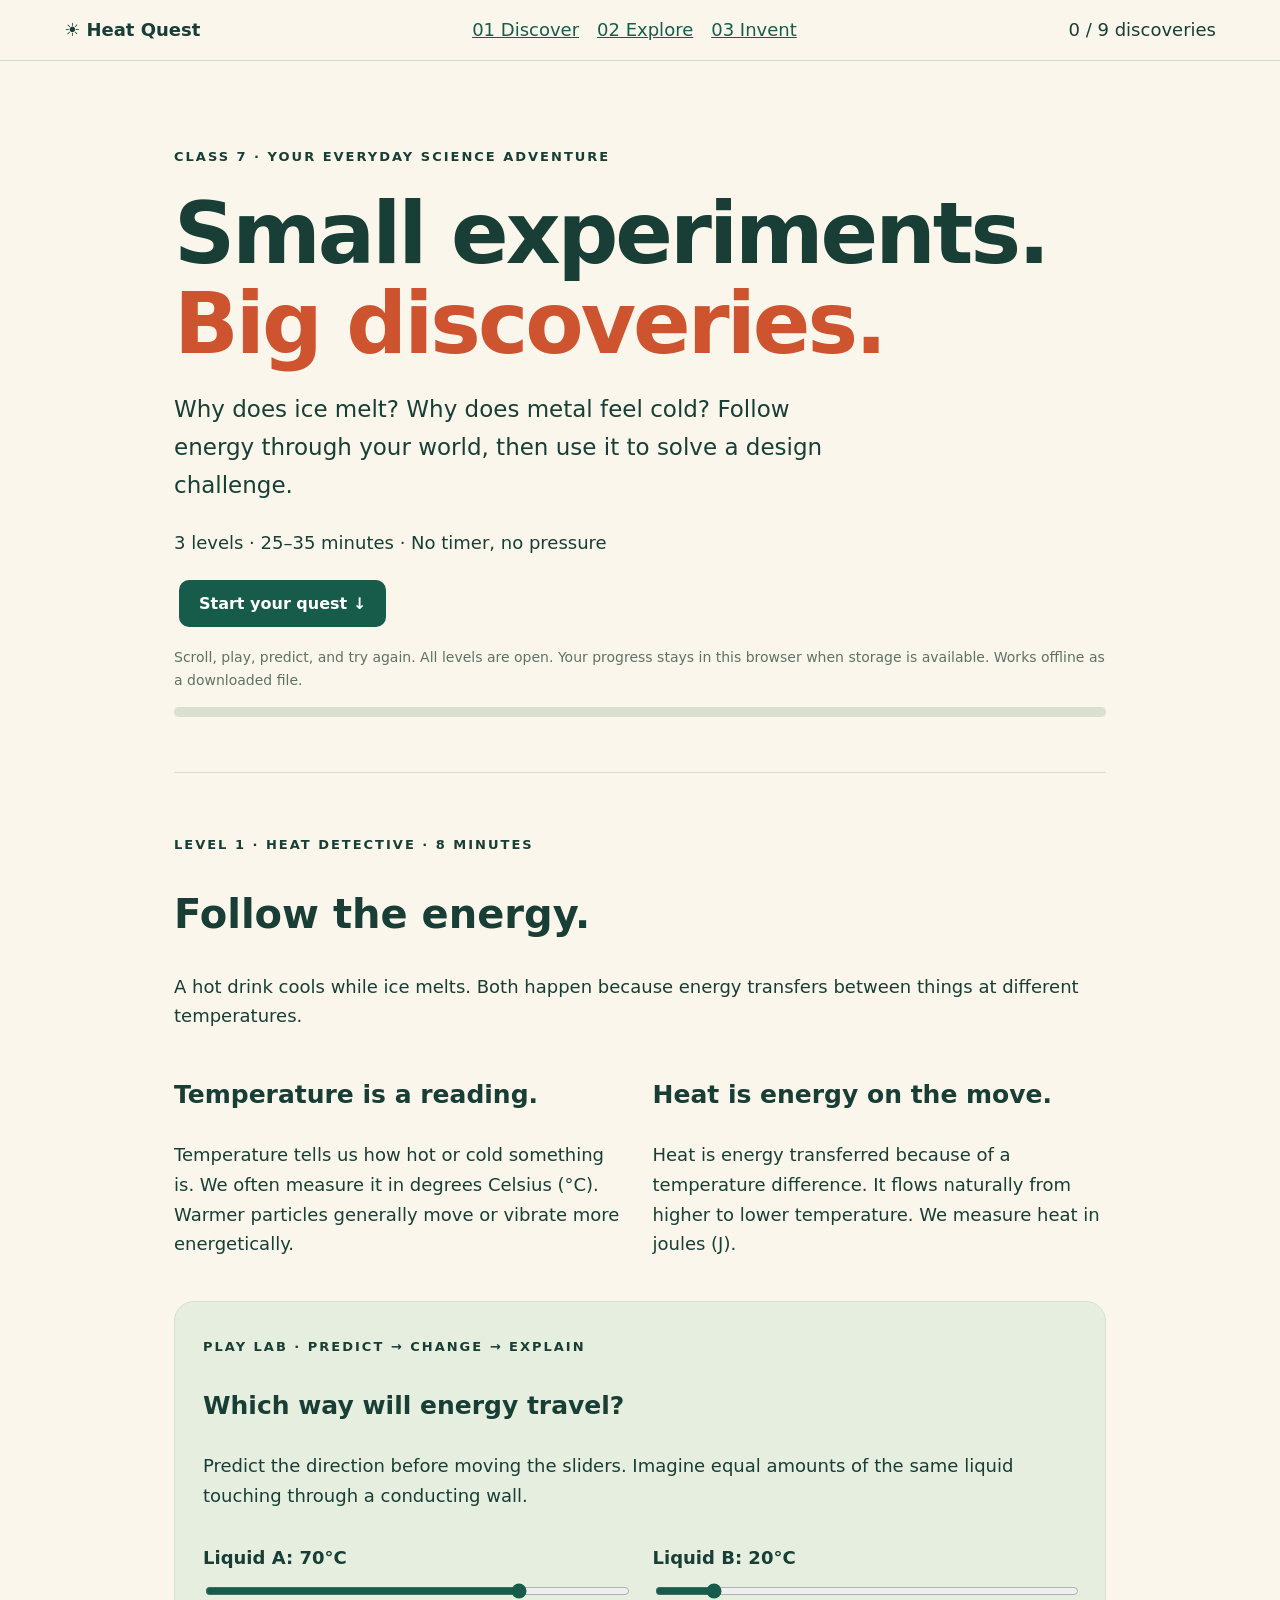
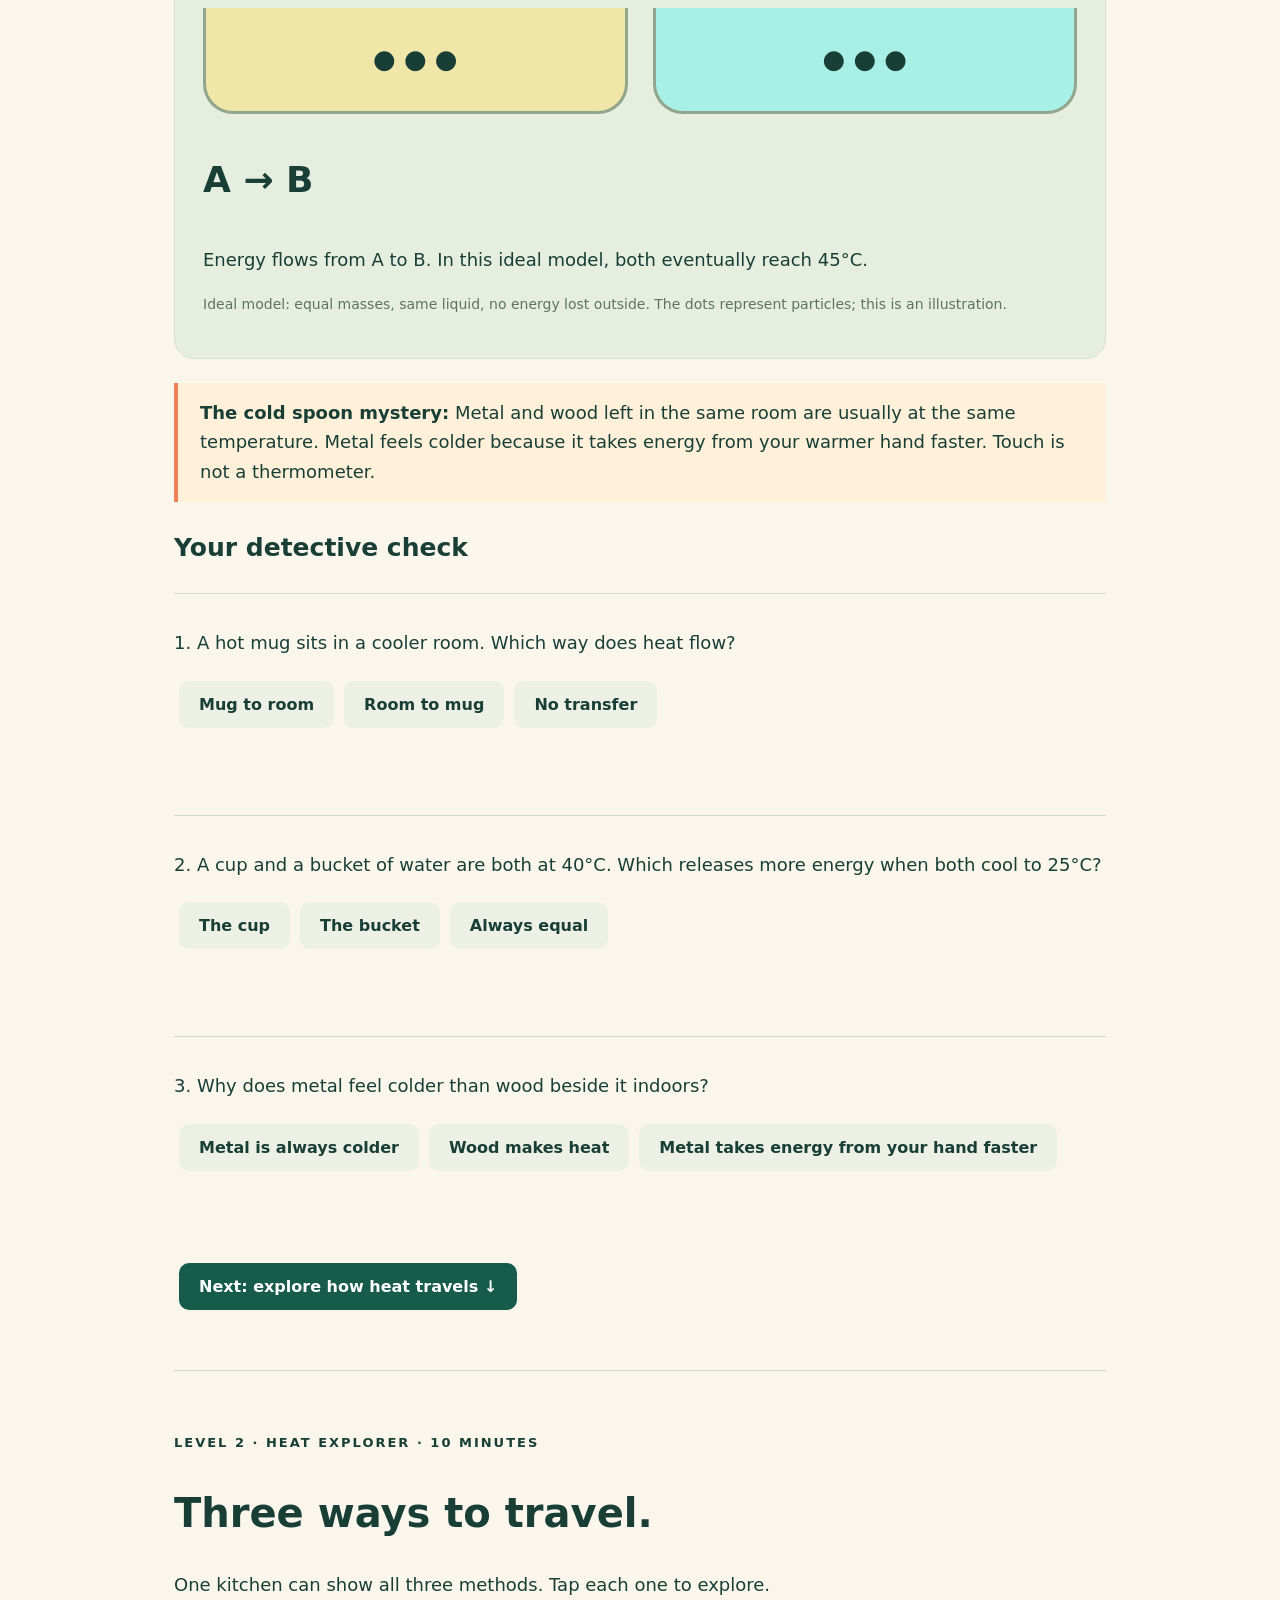
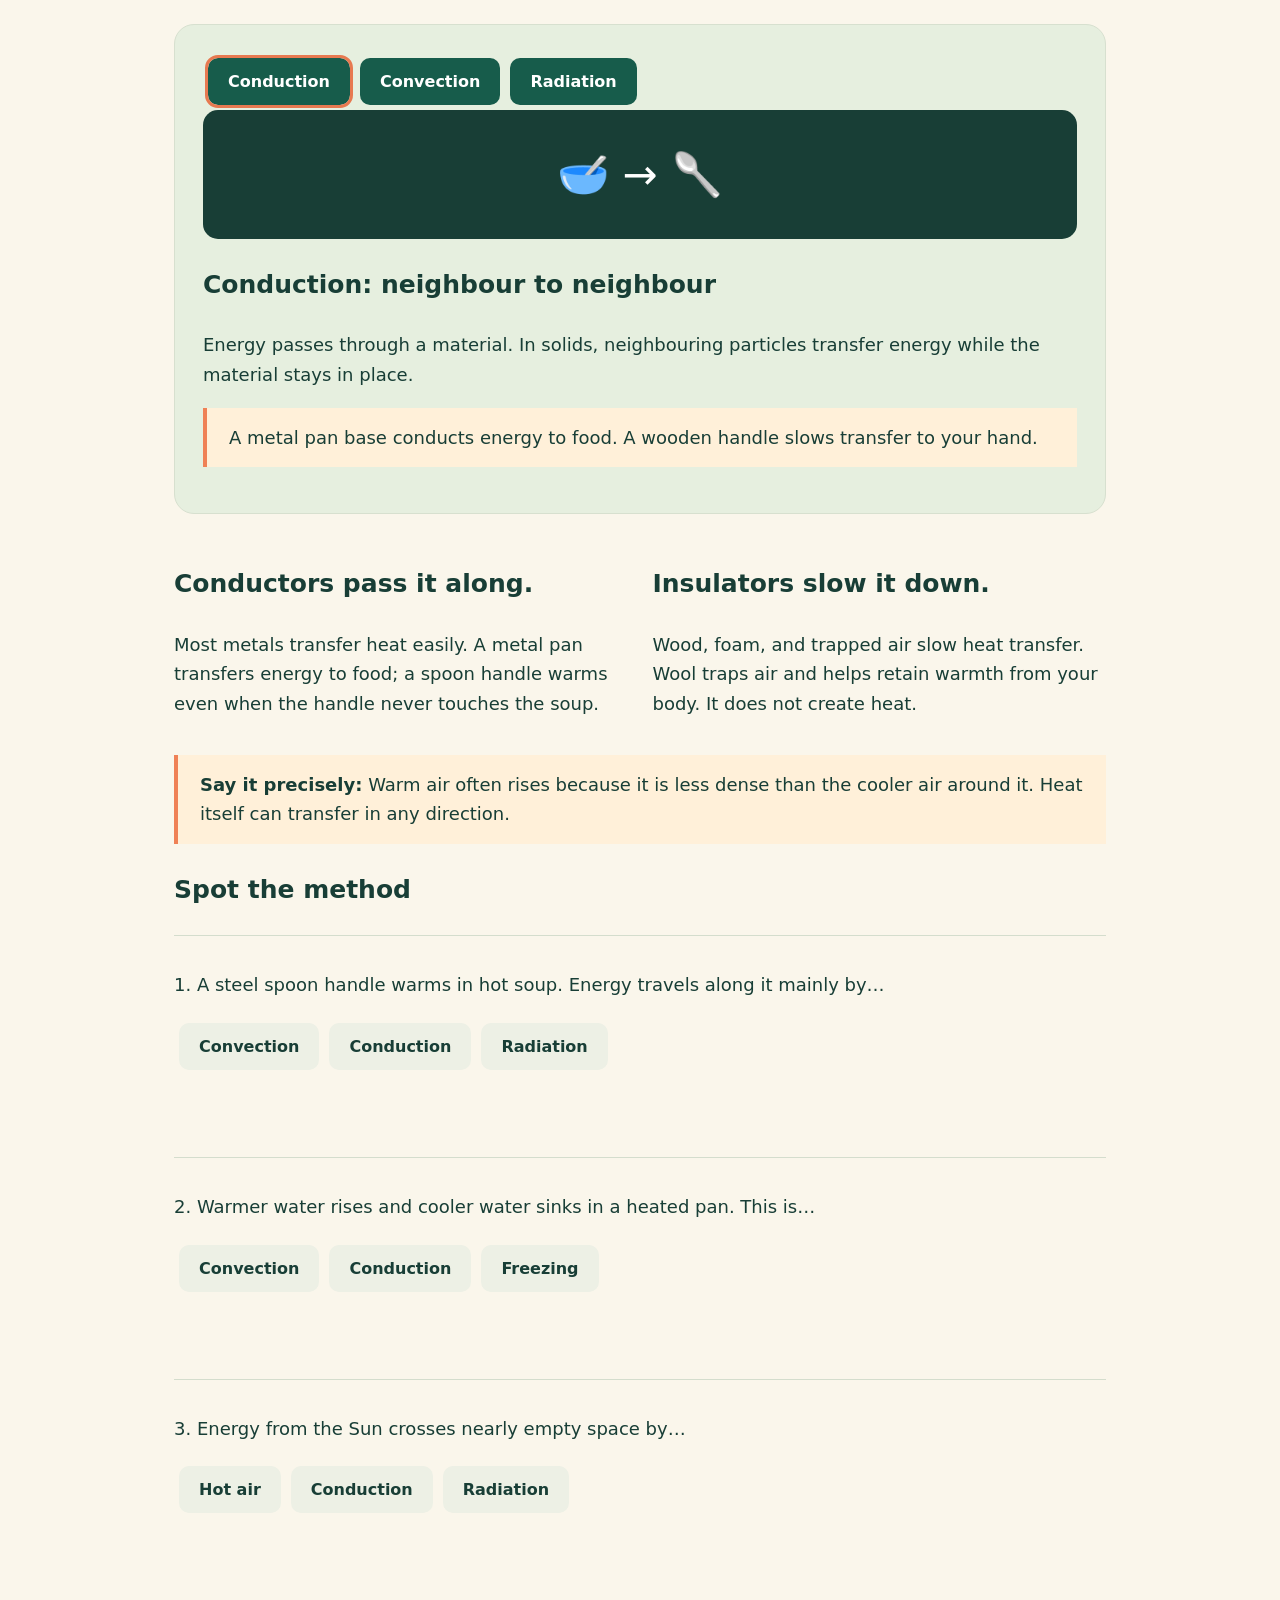
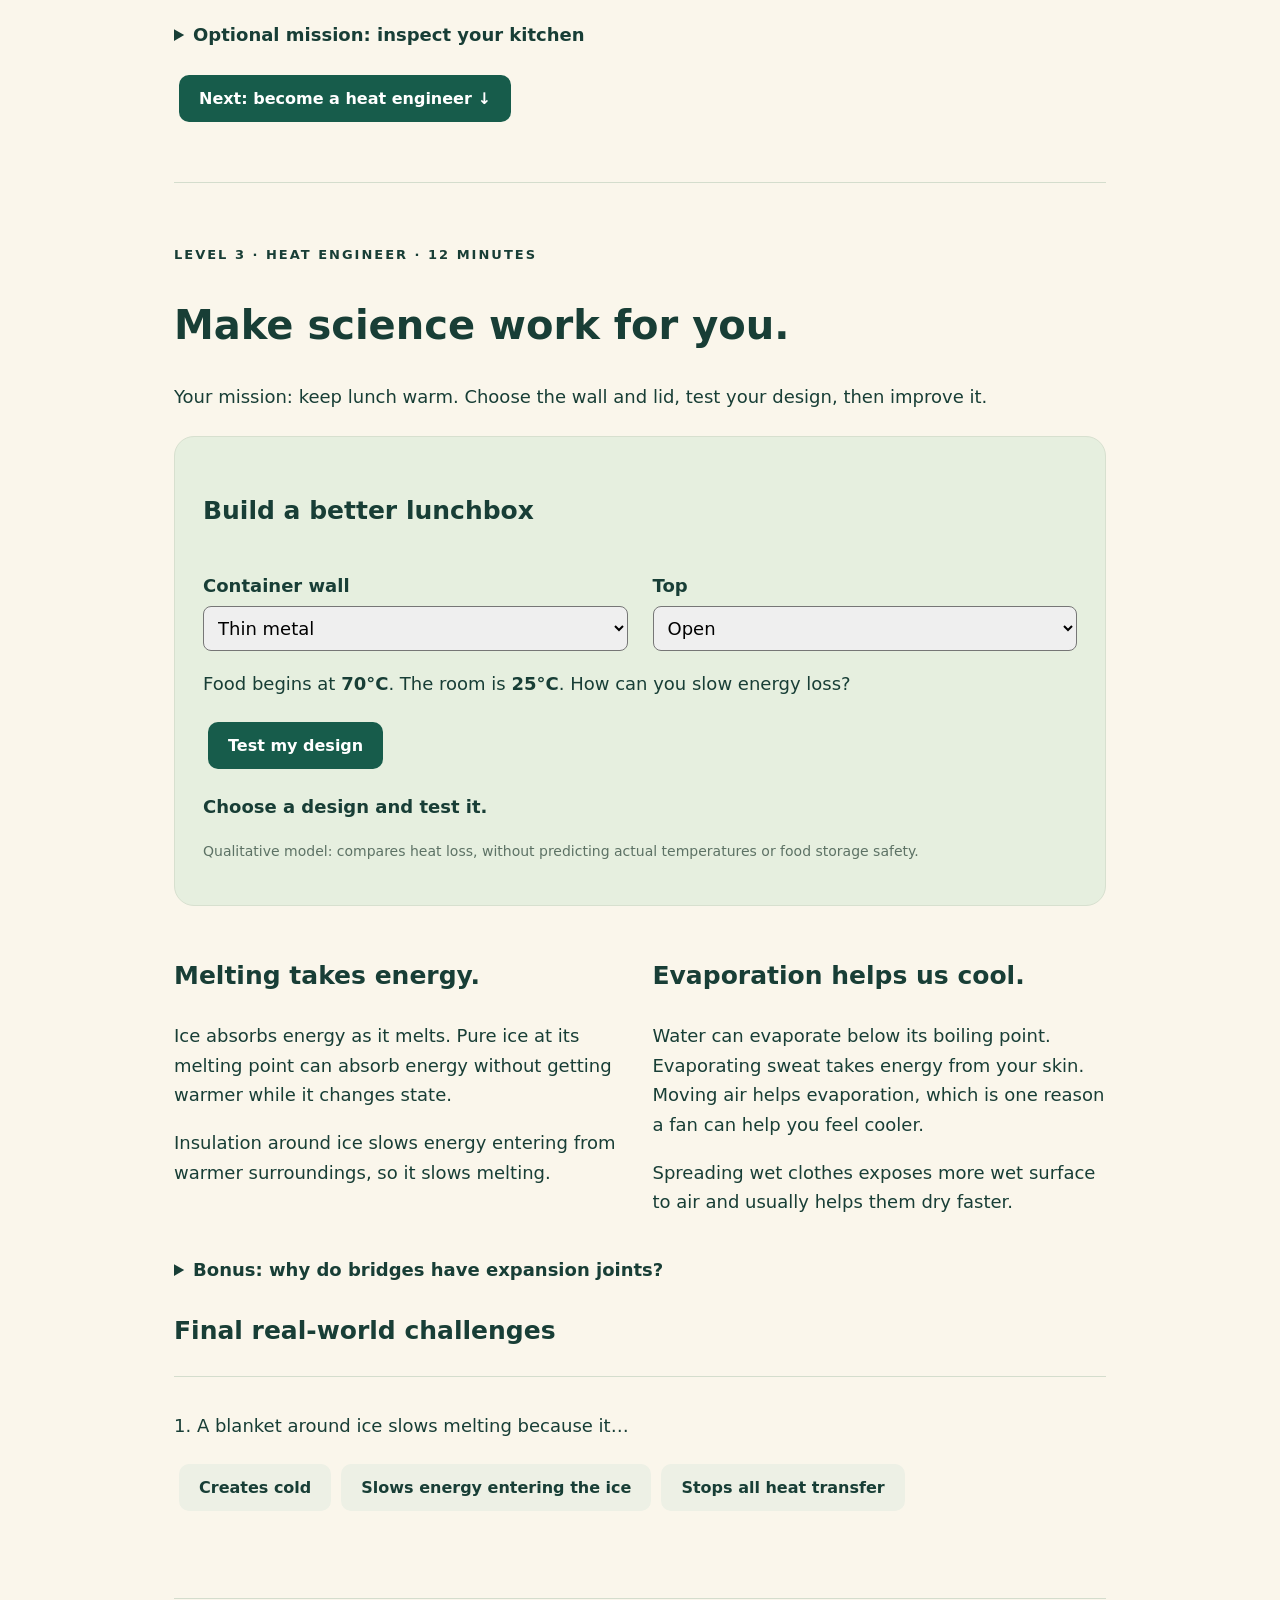
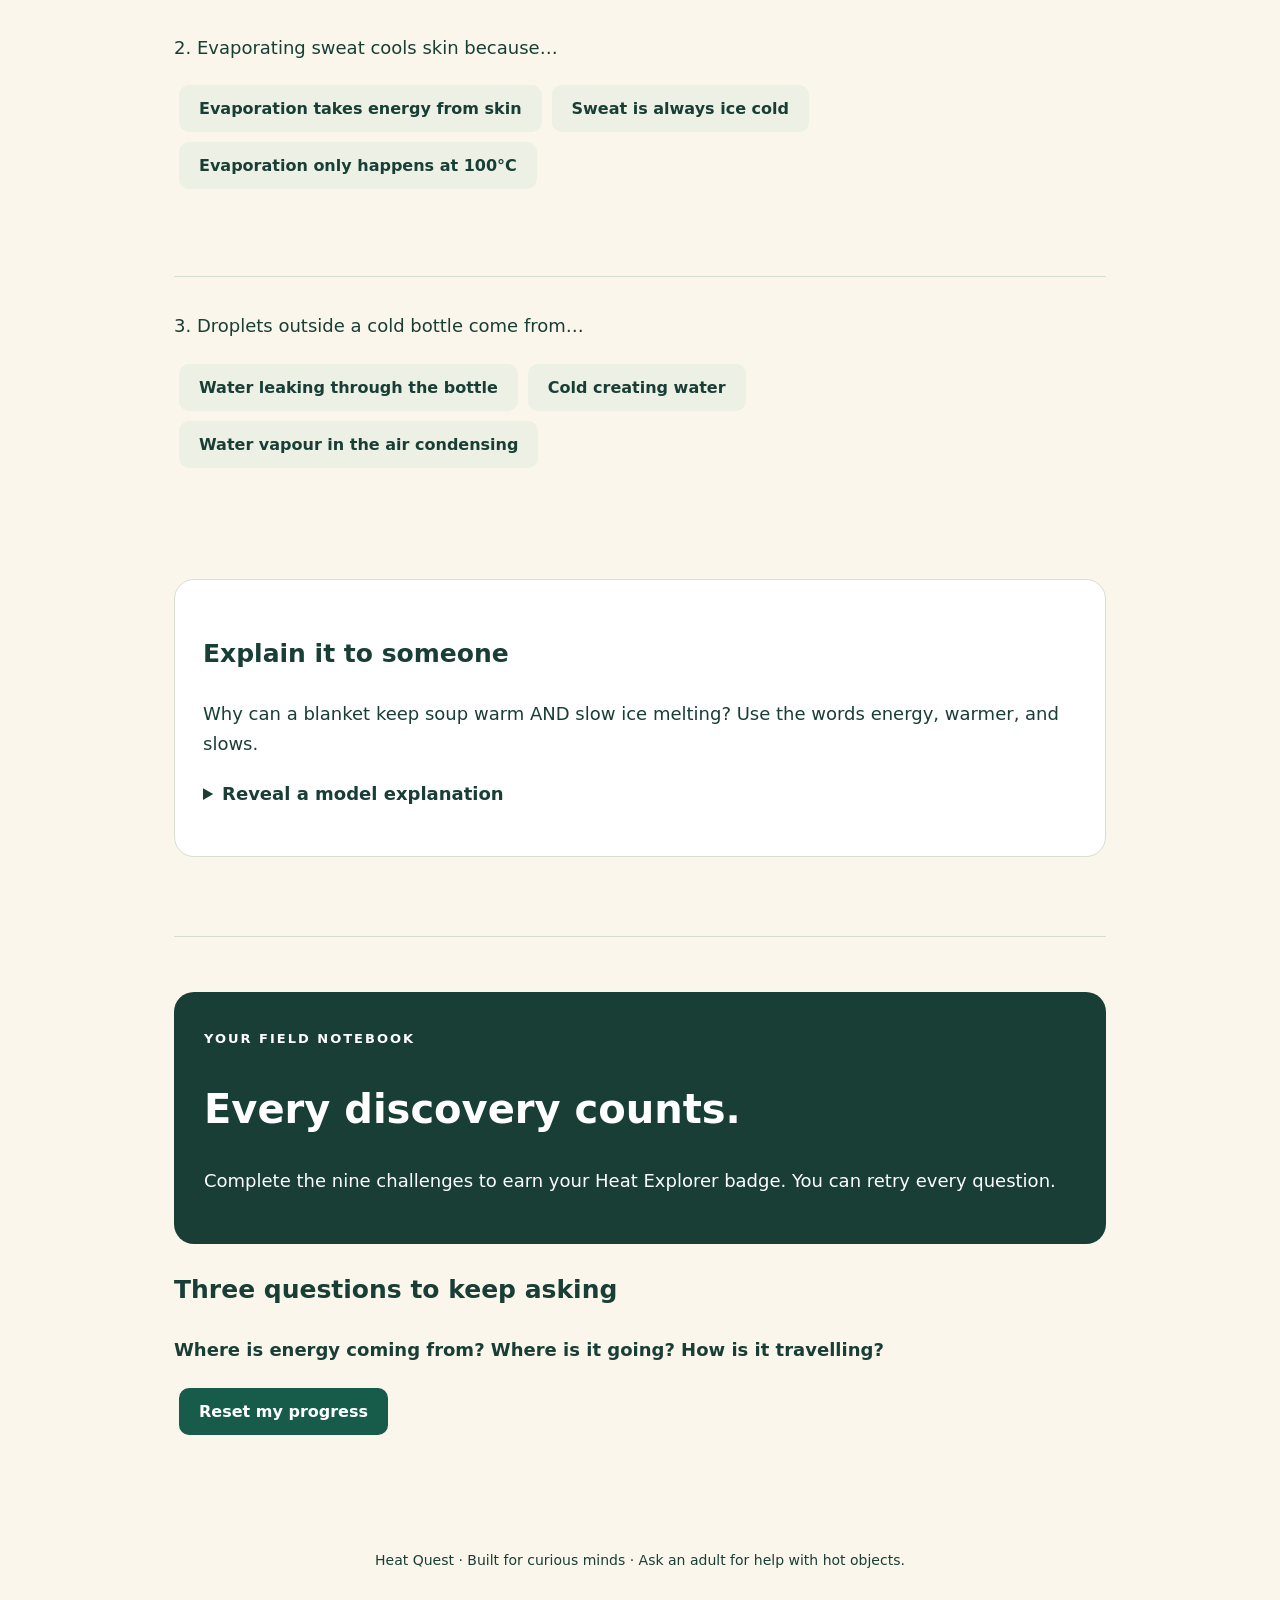
==== index.html @ 6704145e "Add three-level interactive heat lesson" ====
<!doctype html><html lang="en"><head><meta charset="utf-8"><meta name="viewport" content="width=device-width,initial-scale=1"><title>Heat Quest</title><style>
*{box-sizing:border-box}html{scroll-behavior:smooth;scroll-padding-top:100px}body{margin:0;background:#faf6eb;color:#183e36;font:18px/1.65 system-ui}header{position:sticky;top:0;background:#faf6ebf5;padding:15px 5%;border-bottom:1px solid #ccd9c5;display:flex;justify-content:space-between;gap:15px;z-index:2}nav{display:flex;gap:18px}a{color:#175c4b}main{max-width:980px;margin:auto;padding:24px}section{padding:55px 0;border-bottom:1px solid #d4ddcd}h1{font-size:clamp(48px,8vw,85px);line-height:1.05;letter-spacing:-3px;margin:20px 0}h2{font-size:40px;line-height:1.2}h3{font-size:25px}em{color:#ce542f;font-style:normal}.tag{font-size:13px;letter-spacing:2px;text-transform:uppercase;font-weight:bold}.lead{font-size:23px;max-width:700px}.panel{background:white;border:1px solid #d7e0cf;border-radius:20px;padding:28px;margin:24px 0}.lab{background:#e6efdf}.row{display:grid;grid-template-columns:1fr 1fr;gap:25px}button,.btn{display:inline-block;border:0;border-radius:10px;background:#175c4b;color:white;padding:14px 20px;font:600 16px system-ui;cursor:pointer;text-decoration:none;margin:5px}button:hover{filter:brightness(1.15)}:focus-visible{outline:3px solid #db623c;outline-offset:4px}.options button{background:#edf0e5;color:#183e36;text-align:left}.options .yes{background:#175c4b;color:white}.options .no{background:#ffdac7}.feedback{font-weight:600;min-height:30px}.q{border-top:1px solid #d4ddcd;padding:16px 0}.note{border-left:4px solid #ef8156;background:#fff0d9;padding:15px 22px}.big{font-size:36px;font-weight:800}.track{height:10px;background:#d9e0cf;border-radius:20px;overflow:hidden}.fill{height:100%;background:#eb784c;width:0}label{display:block;font-weight:bold;margin:15px 0 5px}input,select{width:100%;font:inherit;accent-color:#175c4b}select{padding:10px;border-radius:8px}.cup{padding:30px;text-align:center;border:3px solid #91a68c;border-top:0;border-radius:0 0 30px 30px;font-size:26px}.scene{padding:30px;background:#183e36;color:white;border-radius:15px;text-align:center;font-size:42px}.small{font-size:14px;color:#5d7265}details{margin:20px 0}summary{cursor:pointer;font-weight:bold}.finish{background:#183e36;color:white;border-radius:20px;padding:30px}.badge{background:#ffdfa1;color:#183e36;border-radius:20px;padding:10px 18px;display:inline-block}footer{text-align:center;padding:30px;font-size:14px}button[aria-pressed=true]{outline:3px solid #e77950} @media(max-width:650px){.row{grid-template-columns:1fr}header{flex-wrap:wrap;font-size:14px}nav{order:3;width:100%;justify-content:space-between}h2{font-size:32px}.panel{padding:20px}section{padding:35px 0}}@media(prefers-reduced-motion:reduce){html{scroll-behavior:auto}}
</style></head><body><header><b>☀ Heat Quest</b><nav><a href="#l1">01 Discover</a><a href="#l2">02 Explore</a><a href="#l3">03 Invent</a></nav><span id="score" aria-live="polite">0 / 9 discoveries</span></header><main>
<section><span class="tag">Class 7 · Your everyday science adventure</span><h1>Small experiments.<br><em>Big discoveries.</em></h1><p class="lead">Why does ice melt? Why does metal feel cold? Follow energy through your world, then use it to solve a design challenge.</p><p>3 levels · 25–35 minutes · No timer, no pressure</p><a class="btn" href="#l1">Start your quest ↓</a><p class="small">Scroll, play, predict, and try again. All levels are open. Your progress stays in this browser when storage is available. Works offline as a downloaded file.</p><div class="track"><div id="progress" class="fill"></div></div></section>
<section id="l1"><span class="tag">Level 1 · Heat Detective · 8 minutes</span><h2>Follow the energy.</h2><p>A hot drink cools while ice melts. Both happen because energy transfers between things at different temperatures.</p><div class="row"><div><h3>Temperature is a reading.</h3><p>Temperature tells us how hot or cold something is. We often measure it in degrees Celsius (°C). Warmer particles generally move or vibrate more energetically.</p></div><div><h3>Heat is energy on the move.</h3><p>Heat is energy transferred because of a temperature difference. It flows naturally from higher to lower temperature. We measure heat in joules (J).</p></div></div>
<div class="panel lab"><span class="tag">Play lab · Predict → change → explain</span><h3>Which way will energy travel?</h3><p>Predict the direction before moving the sliders. Imagine equal amounts of the same liquid touching through a conducting wall.</p><div class="row"><div><label for="a">Liquid A: <output id="av">70</output>°C</label><input id="a" type="range" min="10" max="90" value="70"><div class="cup" id="ca">● ● ●</div></div><div><label for="b">Liquid B: <output id="bv">20</output>°C</label><input id="b" type="range" min="10" max="90" value="20"><div class="cup" id="cb">● ● ●</div></div></div><p id="flow" class="big" aria-live="polite"></p><p id="balance"></p><p class="small">Ideal model: equal masses, same liquid, no energy lost outside. The dots represent particles; this is an illustration.</p></div><p class="note"><b>The cold spoon mystery:</b> Metal and wood left in the same room are usually at the same temperature. Metal feels colder because it takes energy from your warmer hand faster. Touch is not a thermometer.</p><h3>Your detective check</h3><div id="quiz1"></div><a class="btn" href="#l2">Next: explore how heat travels ↓</a></section>
<section id="l2"><span class="tag">Level 2 · Heat Explorer · 10 minutes</span><h2>Three ways to travel.</h2><p>One kitchen can show all three methods. Tap each one to explore.</p><div class="panel lab"><div id="tabs"><button data-mode="0">Conduction</button><button data-mode="1">Convection</button><button data-mode="2">Radiation</button></div><div class="scene" id="scene"></div><h3 id="mtitle"></h3><p id="mtext"></p><p class="note" id="muse"></p></div><div class="row"><div><h3>Conductors pass it along.</h3><p>Most metals transfer heat easily. A metal pan transfers energy to food; a spoon handle warms even when the handle never touches the soup.</p></div><div><h3>Insulators slow it down.</h3><p>Wood, foam, and trapped air slow heat transfer. Wool traps air and helps retain warmth from your body. It does not create heat.</p></div></div><p class="note"><b>Say it precisely:</b> Warm air often rises because it is less dense than the cooler air around it. Heat itself can transfer in any direction.</p><h3>Spot the method</h3><div id="quiz2"></div><details><summary>Optional mission: inspect your kitchen</summary><p>Without touching hot objects, find a metal pan and its handle. Explain why their materials suit their jobs. Ask an adult to handle hot water, stoves, and heated objects.</p></details><a class="btn" href="#l3">Next: become a heat engineer ↓</a></section>
<section id="l3"><span class="tag">Level 3 · Heat Engineer · 12 minutes</span><h2>Make science work for you.</h2><p>Your mission: keep lunch warm. Choose the wall and lid, test your design, then improve it.</p><div class="panel lab"><h3>Build a better lunchbox</h3><div class="row"><div><label for="wall">Container wall</label><select id="wall"><option value="metal">Thin metal</option><option value="plastic">Thick plastic</option><option value="foam">Double wall with insulating foam</option></select></div><div><label for="lid">Top</label><select id="lid"><option value="open">Open</option><option value="closed">Well-fitting insulated lid</option></select></div></div><p>Food begins at <b>70°C</b>. The room is <b>25°C</b>. How can you slow energy loss?</p><button id="test">Test my design</button><p id="result" class="feedback" aria-live="polite">Choose a design and test it.</p><p class="small">Qualitative model: compares heat loss, without predicting actual temperatures or food storage safety.</p></div><div class="row"><div><h3>Melting takes energy.</h3><p>Ice absorbs energy as it melts. Pure ice at its melting point can absorb energy without getting warmer while it changes state.</p><p>Insulation around ice slows energy entering from warmer surroundings, so it slows melting.</p></div><div><h3>Evaporation helps us cool.</h3><p>Water can evaporate below its boiling point. Evaporating sweat takes energy from your skin. Moving air helps evaporation, which is one reason a fan can help you feel cooler.</p><p>Spreading wet clothes exposes more wet surface to air and usually helps them dry faster.</p></div></div><details><summary>Bonus: why do bridges have expansion joints?</summary><p>Most materials expand when heated. Expansion joints allow movement as temperatures change. Particles generally move farther apart; the particles themselves do not grow.</p></details><h3>Final real-world challenges</h3><div id="quiz3"></div><div class="panel"><h3>Explain it to someone</h3><p>Why can a blanket keep soup warm AND slow ice melting? Use the words energy, warmer, and slows.</p><details><summary>Reveal a model explanation</summary><p>A blanket slows energy transfer. Around soup, it slows energy leaving the warmer soup. Around ice, it slows energy entering from the warmer surroundings.</p></details></div></section>
<section style="border:0"><div class="finish"><span class="tag">Your field notebook</span><h2 id="endTitle">Every discovery counts.</h2><p id="endText">Complete the nine challenges to earn your Heat Explorer badge. You can retry every question.</p><div id="badge"></div></div><h3>Three questions to keep asking</h3><p><b>Where is energy coming from? Where is it going? How is it travelling?</b></p><button id="reset">Reset my progress</button></section></main><footer>Heat Quest · Built for curious minds · Ask an adult for help with hot objects.</footer>
<script>
const $=s=>document.querySelector(s);let solved=new Set;try{solved=new Set(JSON.parse(localStorage.getItem('heatQuest1')||'[]').filter(x=>Number.isInteger(x)&&x>=0&&x<9))}catch{}
const qs=[
['A hot mug sits in a cooler room. Which way does heat flow?',['Mug to room','Room to mug','No transfer'],0,'Energy transfers naturally from the hotter mug to the cooler surroundings.','Compare their temperatures.'],
['A cup and a bucket of water are both at 40°C. Which releases more energy when both cool to 25°C?',['The cup','The bucket','Always equal'],1,'The bucket has more water. Equal temperature does not mean equal total thermal energy.','Think about how much water each contains.'],
['Why does metal feel colder than wood beside it indoors?',['Metal is always colder','Wood makes heat','Metal takes energy from your hand faster'],2,'Both may be at room temperature. Metal conducts energy away from your warmer hand faster.','Your skin senses how quickly it loses energy.'],
['A steel spoon handle warms in hot soup. Energy travels along it mainly by…',['Convection','Conduction','Radiation'],1,'Conduction transfers energy through solid metal without the spoon flowing.','The metal stays in place.'],
['Warmer water rises and cooler water sinks in a heated pan. This is…',['Convection','Conduction','Freezing'],0,'Convection carries energy with the movement of a liquid or gas.','The water itself moves.'],
['Energy from the Sun crosses nearly empty space by…',['Hot air','Conduction','Radiation'],2,'Radiation travels as electromagnetic waves and needs no material medium.','There is almost no matter in space to carry it by contact or flow.'],
['A blanket around ice slows melting because it…',['Creates cold','Slows energy entering the ice','Stops all heat transfer'],1,'Insulation slows transfer from the warmer surroundings into the colder ice.','Which direction does energy flow in a warm room?'],
['Evaporating sweat cools skin because…',['Evaporation takes energy from skin','Sweat is always ice cold','Evaporation only happens at 100°C'],0,'Evaporation takes energy from skin and can happen below the boiling point.','A puddle can dry without boiling.'],
['Droplets outside a cold bottle come from…',['Water leaking through the bottle','Cold creating water','Water vapour in the air condensing'],2,'Water vapour in surrounding air cools near the bottle and condenses into liquid droplets.','Air contains invisible water vapour.']];
function update(){try{localStorage.setItem('heatQuest1',JSON.stringify([...solved]))}catch{}$('#score').textContent=solved.size+' / 9 discoveries';$('#progress').style.width=solved.size/9*100+'%';if(solved.size===9){$('#endTitle').textContent='You are a Heat Explorer!';$('#endText').textContent='All three levels complete. Explain an everyday heat mystery to someone else.';$('#badge').innerHTML='<span class="badge">★ Heat Explorer · 9 discoveries</span>'}}
qs.forEach((q,i)=>{const box=document.createElement('div');box.className='q';const title=document.createElement('p');title.textContent=(i%3+1)+'. '+q[0];const options=document.createElement('div');options.className='options';const f=document.createElement('p');f.className='feedback';f.setAttribute('aria-live','polite');q[1].forEach((s,j)=>{const b=document.createElement('button');b.textContent=s;b.onclick=()=>{[...options.children].forEach(x=>{x.className='';x.setAttribute('aria-pressed','false')});b.setAttribute('aria-pressed','true');if(j===q[2]){b.className='yes';solved.add(i);f.textContent='✓ You’ve got it! '+q[3];update()}else{b.className='no';f.textContent='Try again. Hint: '+q[4]}};options.append(b)});if(solved.has(i)){options.children[q[2]].className='yes';f.textContent='✓ Completed. '+q[3]}box.append(title,options,f);$('#quiz'+(Math.floor(i/3)+1)).append(box)});update();
function temps(){let a=+$('#a').value,b=+$('#b').value;$('#av').textContent=a;$('#bv').textContent=b;$('#flow').textContent=a===b?'A = B · Balanced':a>b?'A → B':'A ← B';$('#balance').textContent=a===b?'Equal temperatures: no net heat transfer.':'Energy flows from '+(a>b?'A to B':'B to A')+'. In this ideal model, both eventually reach '+(a+b)/2+'°C.';$('#ca').style.background='hsl('+(220-a*2.4)+' 70% 80%)';$('#cb').style.background='hsl('+(220-b*2.4)+' 70% 80%)'}$('#a').oninput=temps;$('#b').oninput=temps;temps();
const modes=[['🥣 → 🥄','Conduction: neighbour to neighbour','Energy passes through a material. In solids, neighbouring particles transfer energy while the material stays in place.','A metal pan base conducts energy to food. A wooden handle slows transfer to your hand.'],['↑ ♨ ↓','Convection: move with the fluid','Warmer, less dense water rises while cooler, denser water sinks. This circulation transfers energy.','Warm air above a heater rises and helps circulate air around a room.'],['☀ 〰 🌍','Radiation: cross empty space','Energy travels as electromagnetic waves. It needs no air, water, or other material.','Sunlight warms your skin. You can also feel radiation from a fire without touching it.']];function mode(i){const m=modes[i];$('#scene').textContent=m[0];$('#mtitle').textContent=m[1];$('#mtext').textContent=m[2];$('#muse').textContent=m[3];document.querySelectorAll('[data-mode]').forEach((b,j)=>b.setAttribute('aria-pressed',i===j?'true':'false'))}document.querySelectorAll('[data-mode]').forEach(b=>b.onclick=()=>mode(+b.dataset.mode));mode(0);
$('#test').onclick=()=>{let w=$('#wall').value,c=$('#lid').value==='closed';$('#result').textContent=w==='foam'&&c?'★ Best of these designs! Insulating walls slow conduction. The lid reduces loss through moving air and evaporation.':w==='metal'&&!c?'Fast heat loss: thin metal conducts readily, and the open top lets warm air and water vapour escape. Improve both parts.':w==='foam'?'Good insulation! Now try a lid to reduce energy loss from the top.':c?'The lid helps. Can you choose walls that slow conduction more?':'Try improving the wall insulation and closing the top.'};['wall','lid'].forEach(id=>$('#'+id).onchange=()=>$('#result').textContent='Design changed. Test again to compare.');$('#reset').onclick=()=>{if(confirm('Reset your discoveries and start again?')){try{localStorage.removeItem('heatQuest1')}catch{}location.reload()}};
</script></body></html>
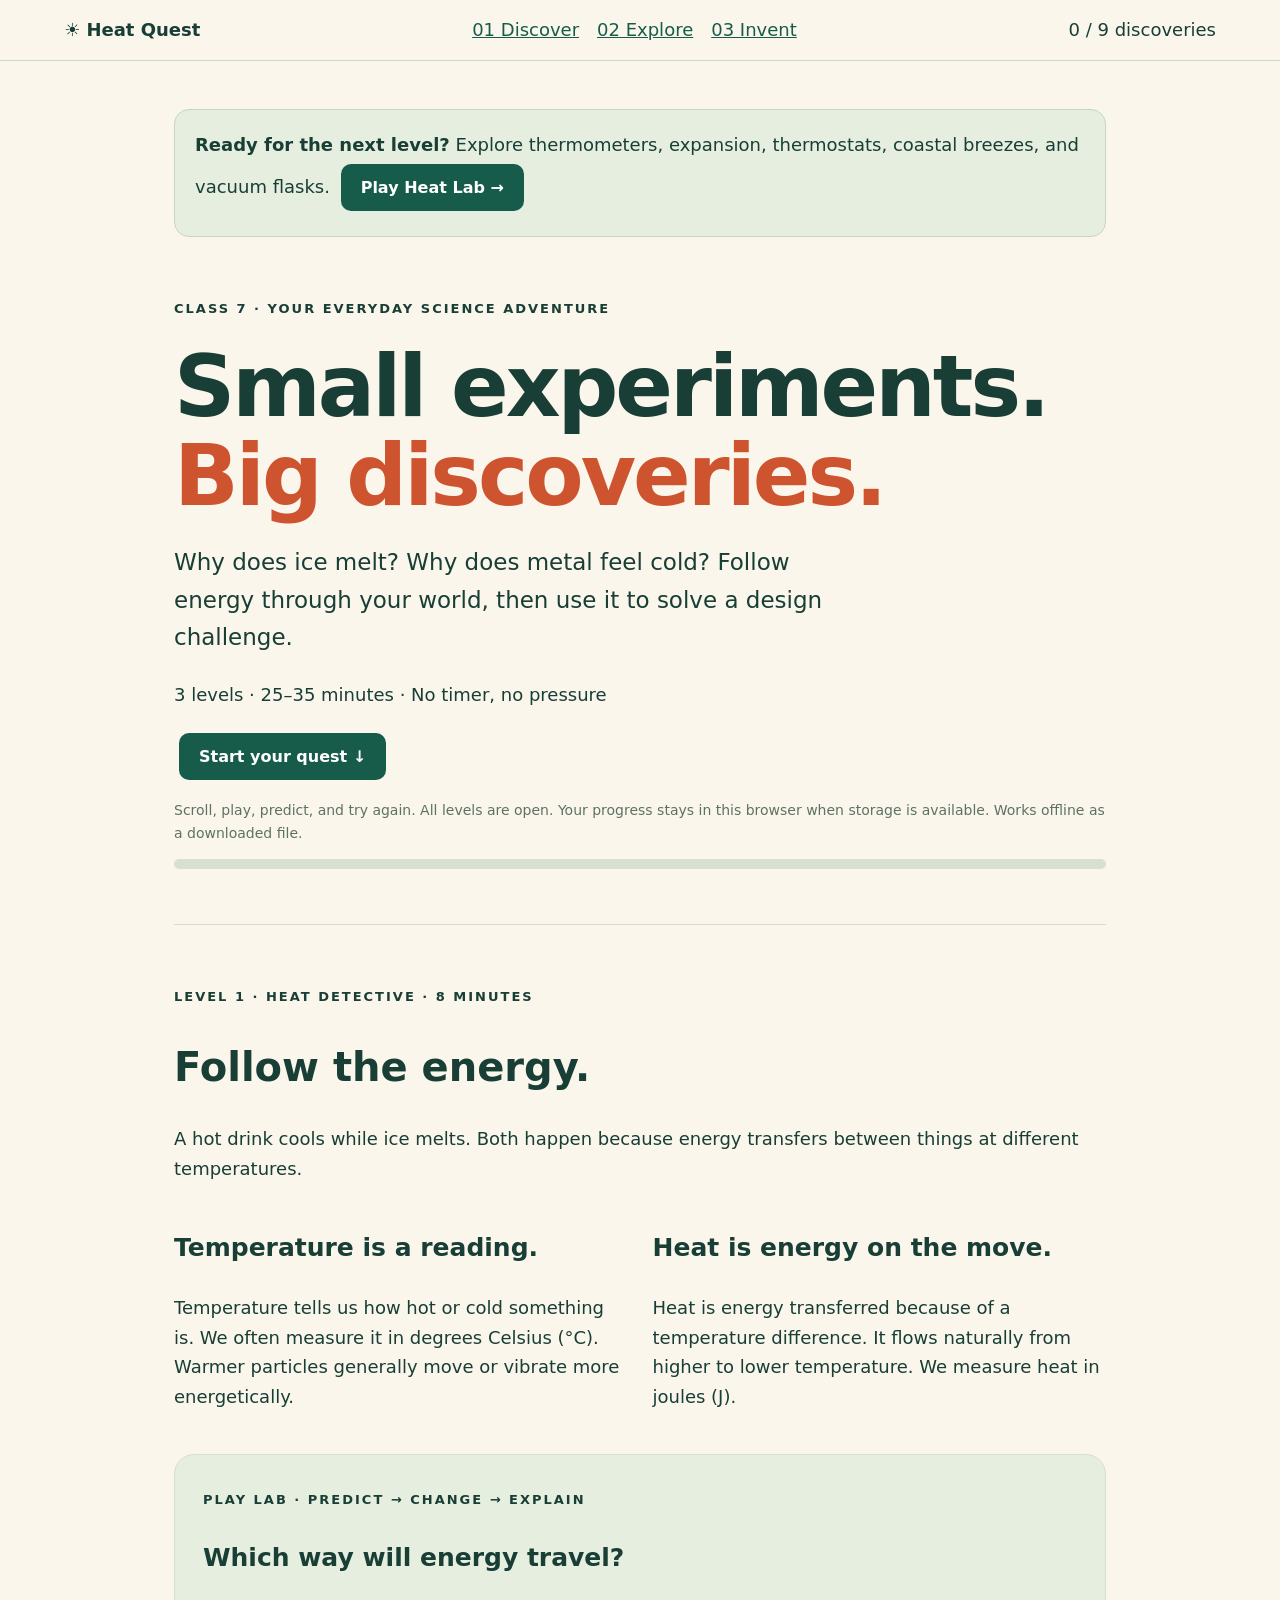
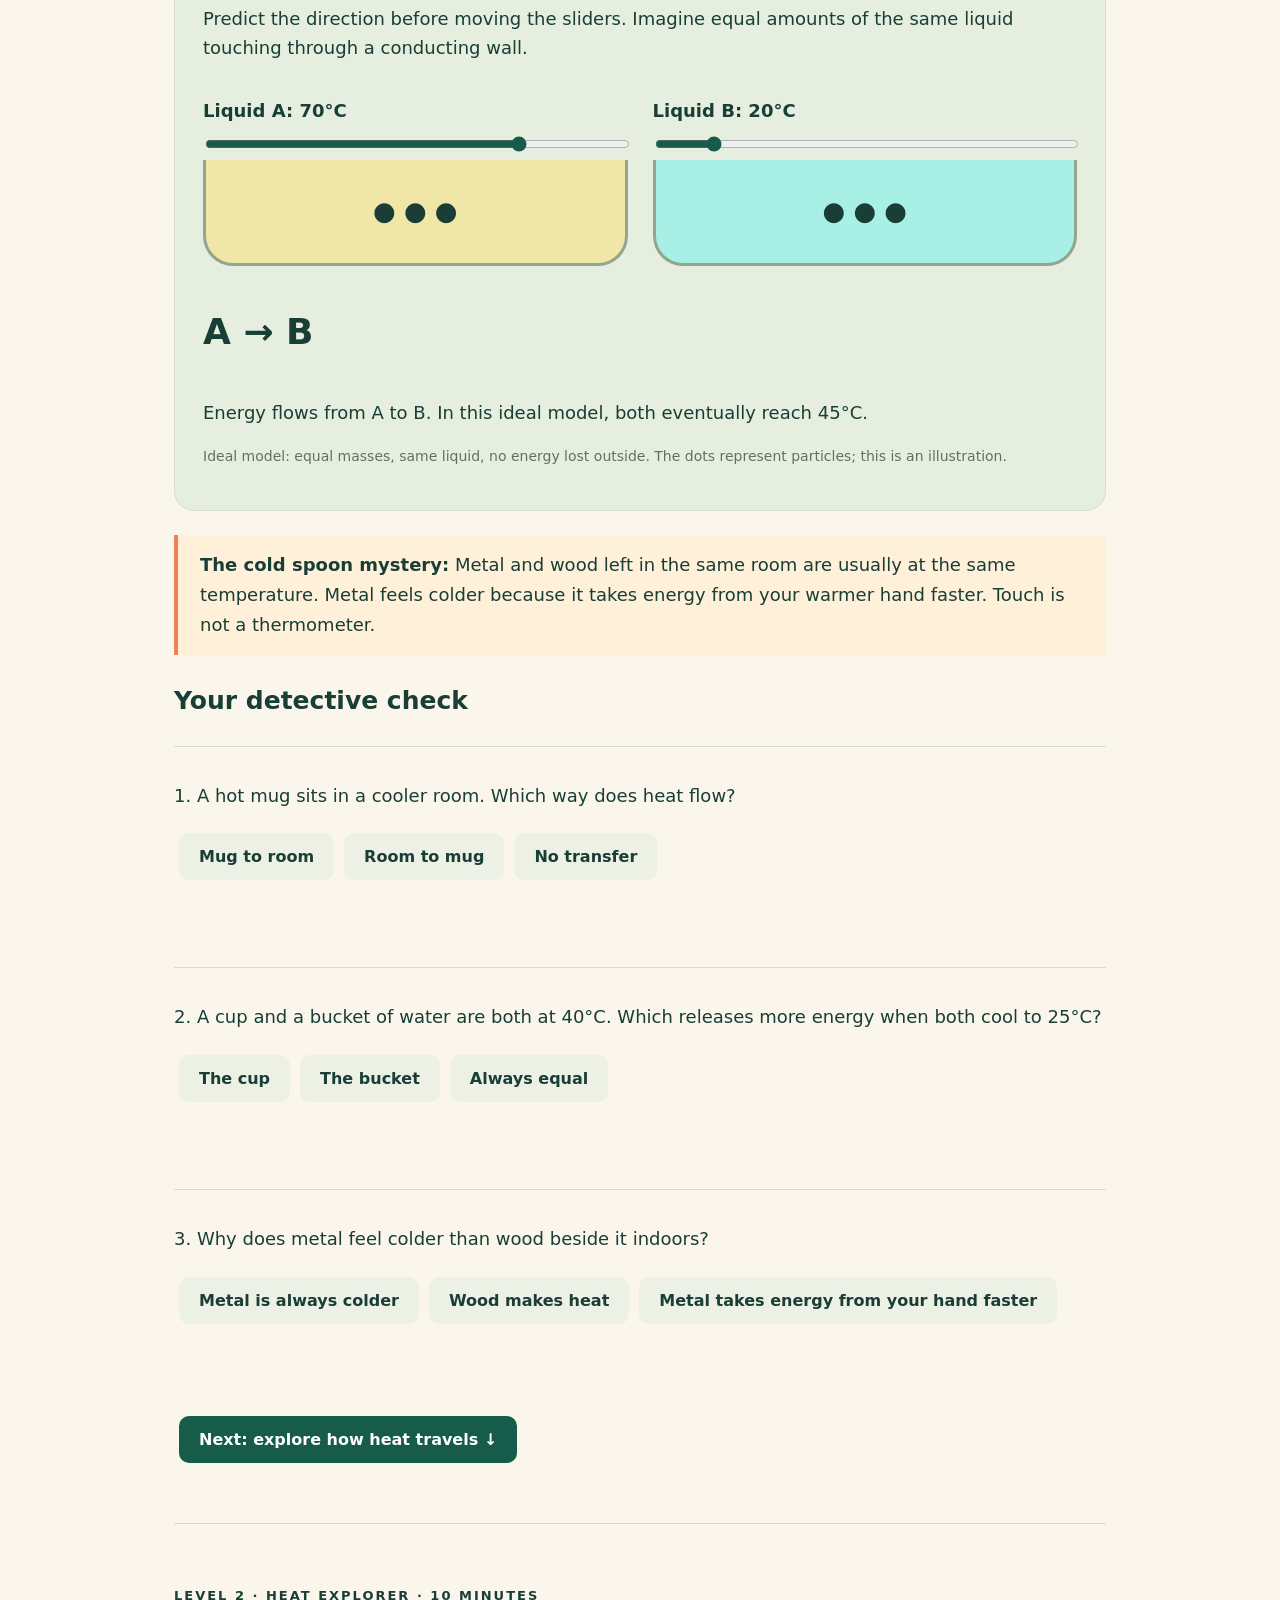
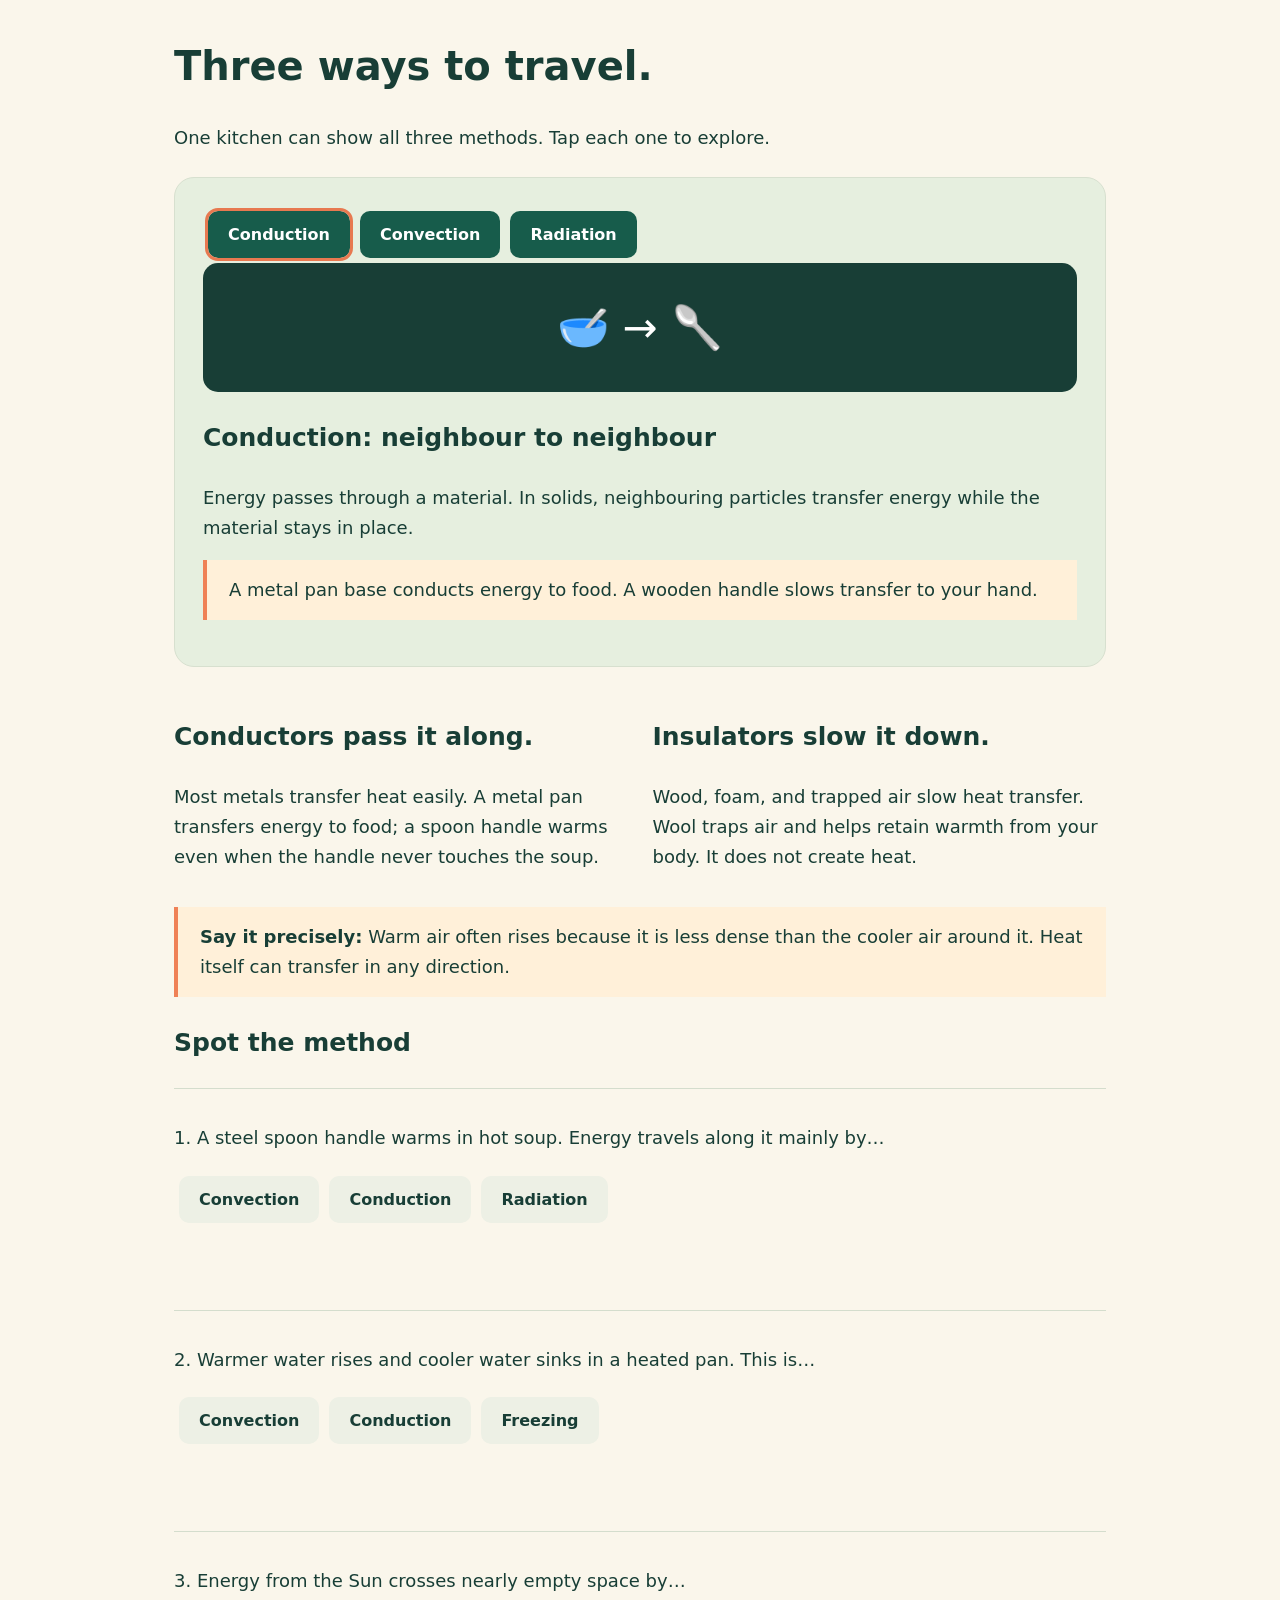
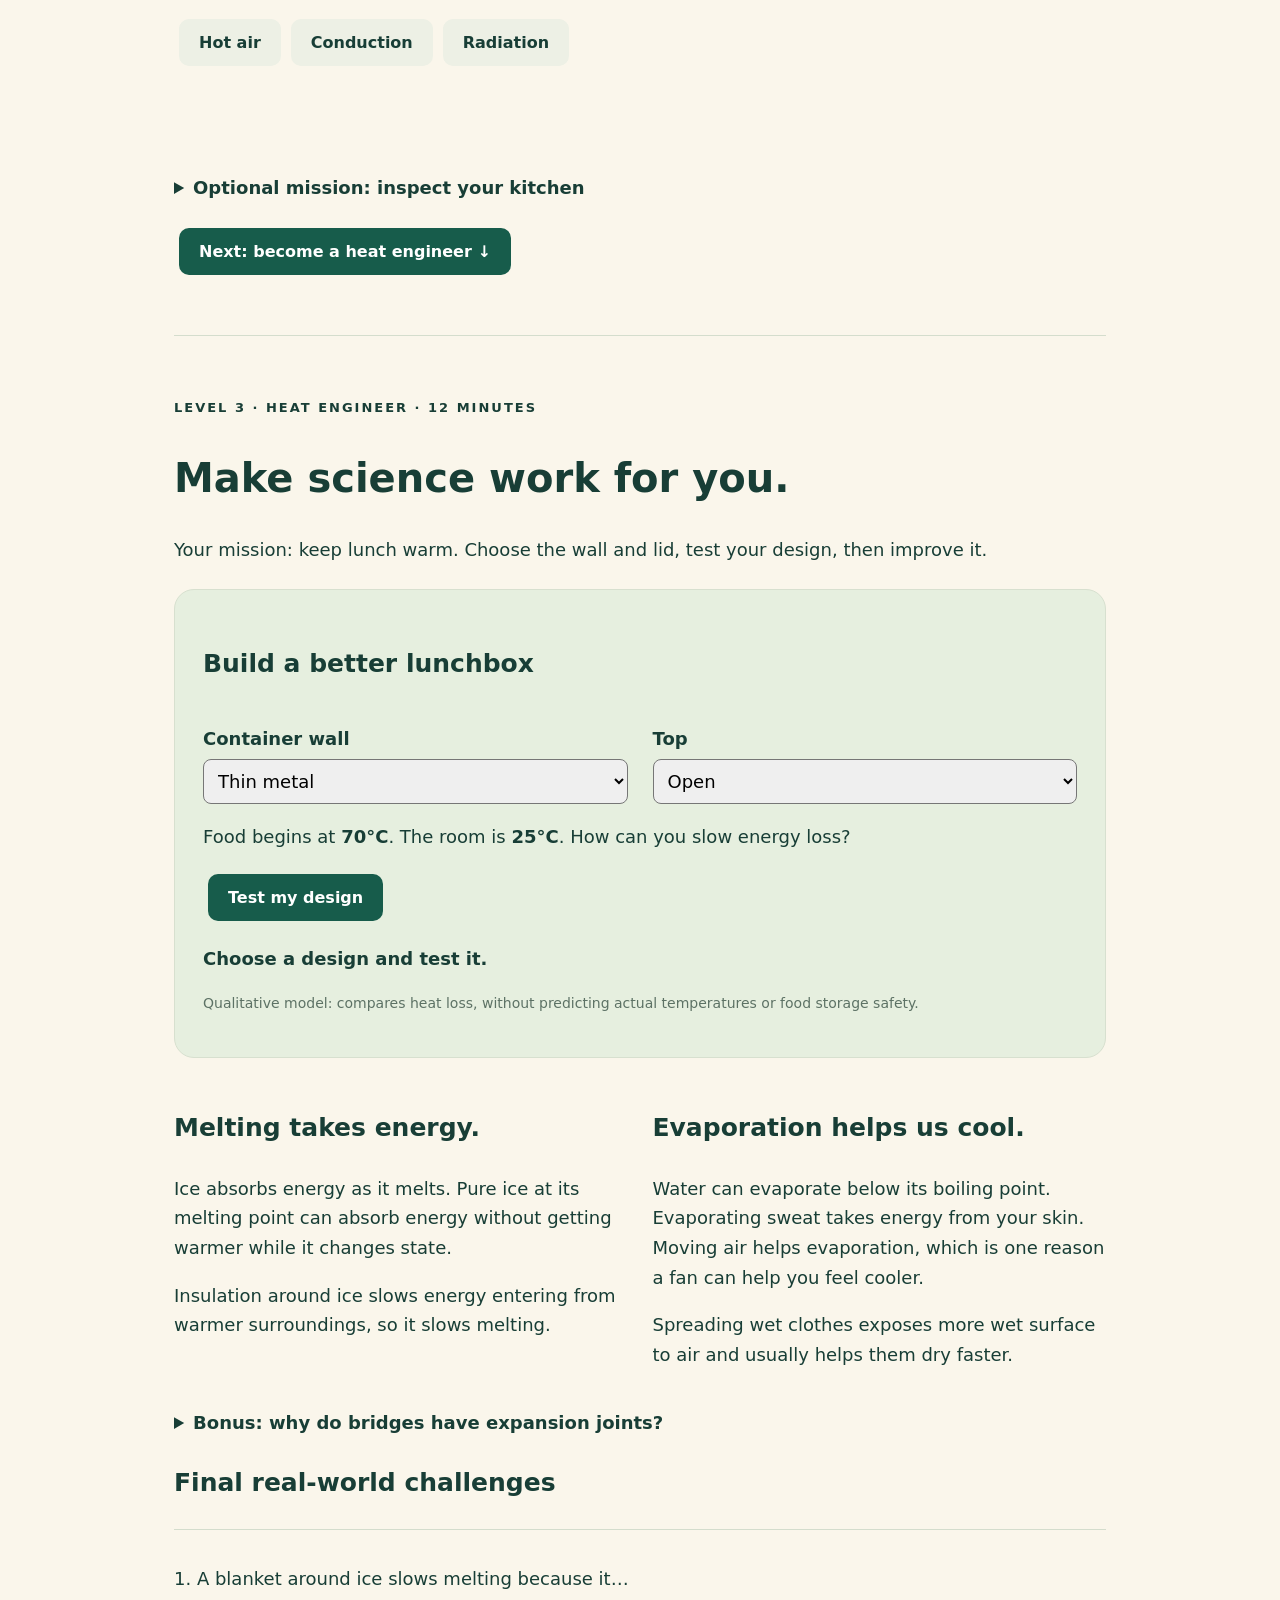
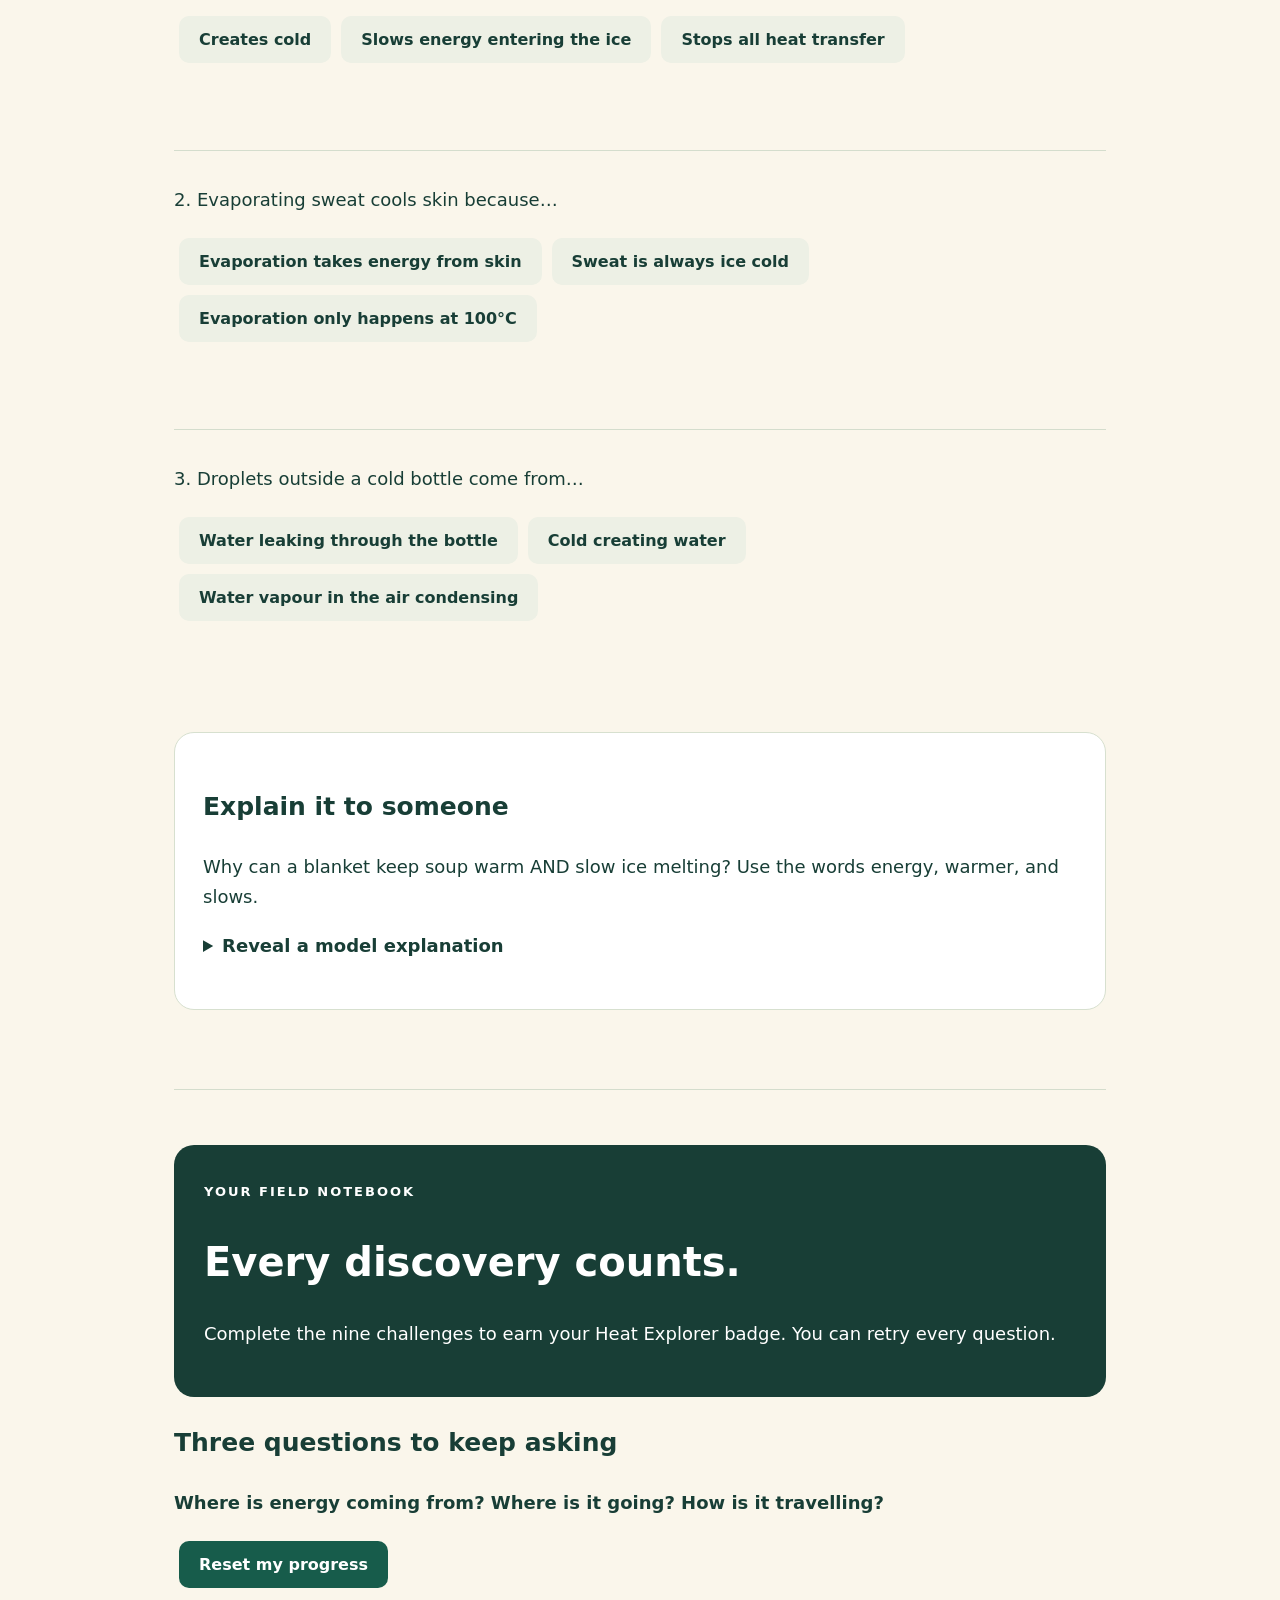
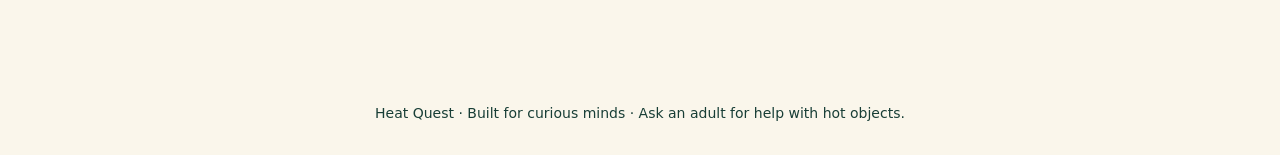
==== commit eba12b39: "Add advanced interactive Heat Lab with six labs and eighteen mastery checks" ====
--- a/index.html
+++ b/index.html
@@ -1,6 +1,6 @@
 <!doctype html><html lang="en"><head><meta charset="utf-8"><meta name="viewport" content="width=device-width,initial-scale=1"><title>Heat Quest</title><style>
 *{box-sizing:border-box}html{scroll-behavior:smooth;scroll-padding-top:100px}body{margin:0;background:#faf6eb;color:#183e36;font:18px/1.65 system-ui}header{position:sticky;top:0;background:#faf6ebf5;padding:15px 5%;border-bottom:1px solid #ccd9c5;display:flex;justify-content:space-between;gap:15px;z-index:2}nav{display:flex;gap:18px}a{color:#175c4b}main{max-width:980px;margin:auto;padding:24px}section{padding:55px 0;border-bottom:1px solid #d4ddcd}h1{font-size:clamp(48px,8vw,85px);line-height:1.05;letter-spacing:-3px;margin:20px 0}h2{font-size:40px;line-height:1.2}h3{font-size:25px}em{color:#ce542f;font-style:normal}.tag{font-size:13px;letter-spacing:2px;text-transform:uppercase;font-weight:bold}.lead{font-size:23px;max-width:700px}.panel{background:white;border:1px solid #d7e0cf;border-radius:20px;padding:28px;margin:24px 0}.lab{background:#e6efdf}.row{display:grid;grid-template-columns:1fr 1fr;gap:25px}button,.btn{display:inline-block;border:0;border-radius:10px;background:#175c4b;color:white;padding:14px 20px;font:600 16px system-ui;cursor:pointer;text-decoration:none;margin:5px}button:hover{filter:brightness(1.15)}:focus-visible{outline:3px solid #db623c;outline-offset:4px}.options button{background:#edf0e5;color:#183e36;text-align:left}.options .yes{background:#175c4b;color:white}.options .no{background:#ffdac7}.feedback{font-weight:600;min-height:30px}.q{border-top:1px solid #d4ddcd;padding:16px 0}.note{border-left:4px solid #ef8156;background:#fff0d9;padding:15px 22px}.big{font-size:36px;font-weight:800}.track{height:10px;background:#d9e0cf;border-radius:20px;overflow:hidden}.fill{height:100%;background:#eb784c;width:0}label{display:block;font-weight:bold;margin:15px 0 5px}input,select{width:100%;font:inherit;accent-color:#175c4b}select{padding:10px;border-radius:8px}.cup{padding:30px;text-align:center;border:3px solid #91a68c;border-top:0;border-radius:0 0 30px 30px;font-size:26px}.scene{padding:30px;background:#183e36;color:white;border-radius:15px;text-align:center;font-size:42px}.small{font-size:14px;color:#5d7265}details{margin:20px 0}summary{cursor:pointer;font-weight:bold}.finish{background:#183e36;color:white;border-radius:20px;padding:30px}.badge{background:#ffdfa1;color:#183e36;border-radius:20px;padding:10px 18px;display:inline-block}footer{text-align:center;padding:30px;font-size:14px}button[aria-pressed=true]{outline:3px solid #e77950} @media(max-width:650px){.row{grid-template-columns:1fr}header{flex-wrap:wrap;font-size:14px}nav{order:3;width:100%;justify-content:space-between}h2{font-size:32px}.panel{padding:20px}section{padding:35px 0}}@media(prefers-reduced-motion:reduce){html{scroll-behavior:auto}}
-</style></head><body><header><b>☀ Heat Quest</b><nav><a href="#l1">01 Discover</a><a href="#l2">02 Explore</a><a href="#l3">03 Invent</a></nav><span id="score" aria-live="polite">0 / 9 discoveries</span></header><main>
+</style></head><body><header><b>☀ Heat Quest</b><nav><a href="#l1">01 Discover</a><a href="#l2">02 Explore</a><a href="#l3">03 Invent</a></nav><span id="score" aria-live="polite">0 / 9 discoveries</span></header><main><aside style="margin-top:24px;padding:20px;background:#e6efdf;border:1px solid #c5d6bb;border-radius:15px"><b>Ready for the next level?</b> Explore thermometers, expansion, thermostats, coastal breezes, and vacuum flasks. <a class="btn" href="heat-chapter5.html">Play Heat Lab →</a></aside>
 <section><span class="tag">Class 7 · Your everyday science adventure</span><h1>Small experiments.<br><em>Big discoveries.</em></h1><p class="lead">Why does ice melt? Why does metal feel cold? Follow energy through your world, then use it to solve a design challenge.</p><p>3 levels · 25–35 minutes · No timer, no pressure</p><a class="btn" href="#l1">Start your quest ↓</a><p class="small">Scroll, play, predict, and try again. All levels are open. Your progress stays in this browser when storage is available. Works offline as a downloaded file.</p><div class="track"><div id="progress" class="fill"></div></div></section>
 <section id="l1"><span class="tag">Level 1 · Heat Detective · 8 minutes</span><h2>Follow the energy.</h2><p>A hot drink cools while ice melts. Both happen because energy transfers between things at different temperatures.</p><div class="row"><div><h3>Temperature is a reading.</h3><p>Temperature tells us how hot or cold something is. We often measure it in degrees Celsius (°C). Warmer particles generally move or vibrate more energetically.</p></div><div><h3>Heat is energy on the move.</h3><p>Heat is energy transferred because of a temperature difference. It flows naturally from higher to lower temperature. We measure heat in joules (J).</p></div></div>
 <div class="panel lab"><span class="tag">Play lab · Predict → change → explain</span><h3>Which way will energy travel?</h3><p>Predict the direction before moving the sliders. Imagine equal amounts of the same liquid touching through a conducting wall.</p><div class="row"><div><label for="a">Liquid A: <output id="av">70</output>°C</label><input id="a" type="range" min="10" max="90" value="70"><div class="cup" id="ca">● ● ●</div></div><div><label for="b">Liquid B: <output id="bv">20</output>°C</label><input id="b" type="range" min="10" max="90" value="20"><div class="cup" id="cb">● ● ●</div></div></div><p id="flow" class="big" aria-live="polite"></p><p id="balance"></p><p class="small">Ideal model: equal masses, same liquid, no energy lost outside. The dots represent particles; this is an illustration.</p></div><p class="note"><b>The cold spoon mystery:</b> Metal and wood left in the same room are usually at the same temperature. Metal feels colder because it takes energy from your warmer hand faster. Touch is not a thermometer.</p><h3>Your detective check</h3><div id="quiz1"></div><a class="btn" href="#l2">Next: explore how heat travels ↓</a></section>
@@ -25,3 +25,4 @@
 const modes=[['🥣 → 🥄','Conduction: neighbour to neighbour','Energy passes through a material. In solids, neighbouring particles transfer energy while the material stays in place.','A metal pan base conducts energy to food. A wooden handle slows transfer to your hand.'],['↑ ♨ ↓','Convection: move with the fluid','Warmer, less dense water rises while cooler, denser water sinks. This circulation transfers energy.','Warm air above a heater rises and helps circulate air around a room.'],['☀ 〰 🌍','Radiation: cross empty space','Energy travels as electromagnetic waves. It needs no air, water, or other material.','Sunlight warms your skin. You can also feel radiation from a fire without touching it.']];function mode(i){const m=modes[i];$('#scene').textContent=m[0];$('#mtitle').textContent=m[1];$('#mtext').textContent=m[2];$('#muse').textContent=m[3];document.querySelectorAll('[data-mode]').forEach((b,j)=>b.setAttribute('aria-pressed',i===j?'true':'false'))}document.querySelectorAll('[data-mode]').forEach(b=>b.onclick=()=>mode(+b.dataset.mode));mode(0);
 $('#test').onclick=()=>{let w=$('#wall').value,c=$('#lid').value==='closed';$('#result').textContent=w==='foam'&&c?'★ Best of these designs! Insulating walls slow conduction. The lid reduces loss through moving air and evaporation.':w==='metal'&&!c?'Fast heat loss: thin metal conducts readily, and the open top lets warm air and water vapour escape. Improve both parts.':w==='foam'?'Good insulation! Now try a lid to reduce energy loss from the top.':c?'The lid helps. Can you choose walls that slow conduction more?':'Try improving the wall insulation and closing the top.'};['wall','lid'].forEach(id=>$('#'+id).onchange=()=>$('#result').textContent='Design changed. Test again to compare.');$('#reset').onclick=()=>{if(confirm('Reset your discoveries and start again?')){try{localStorage.removeItem('heatQuest1')}catch{}location.reload()}};
 </script></body></html>
+
